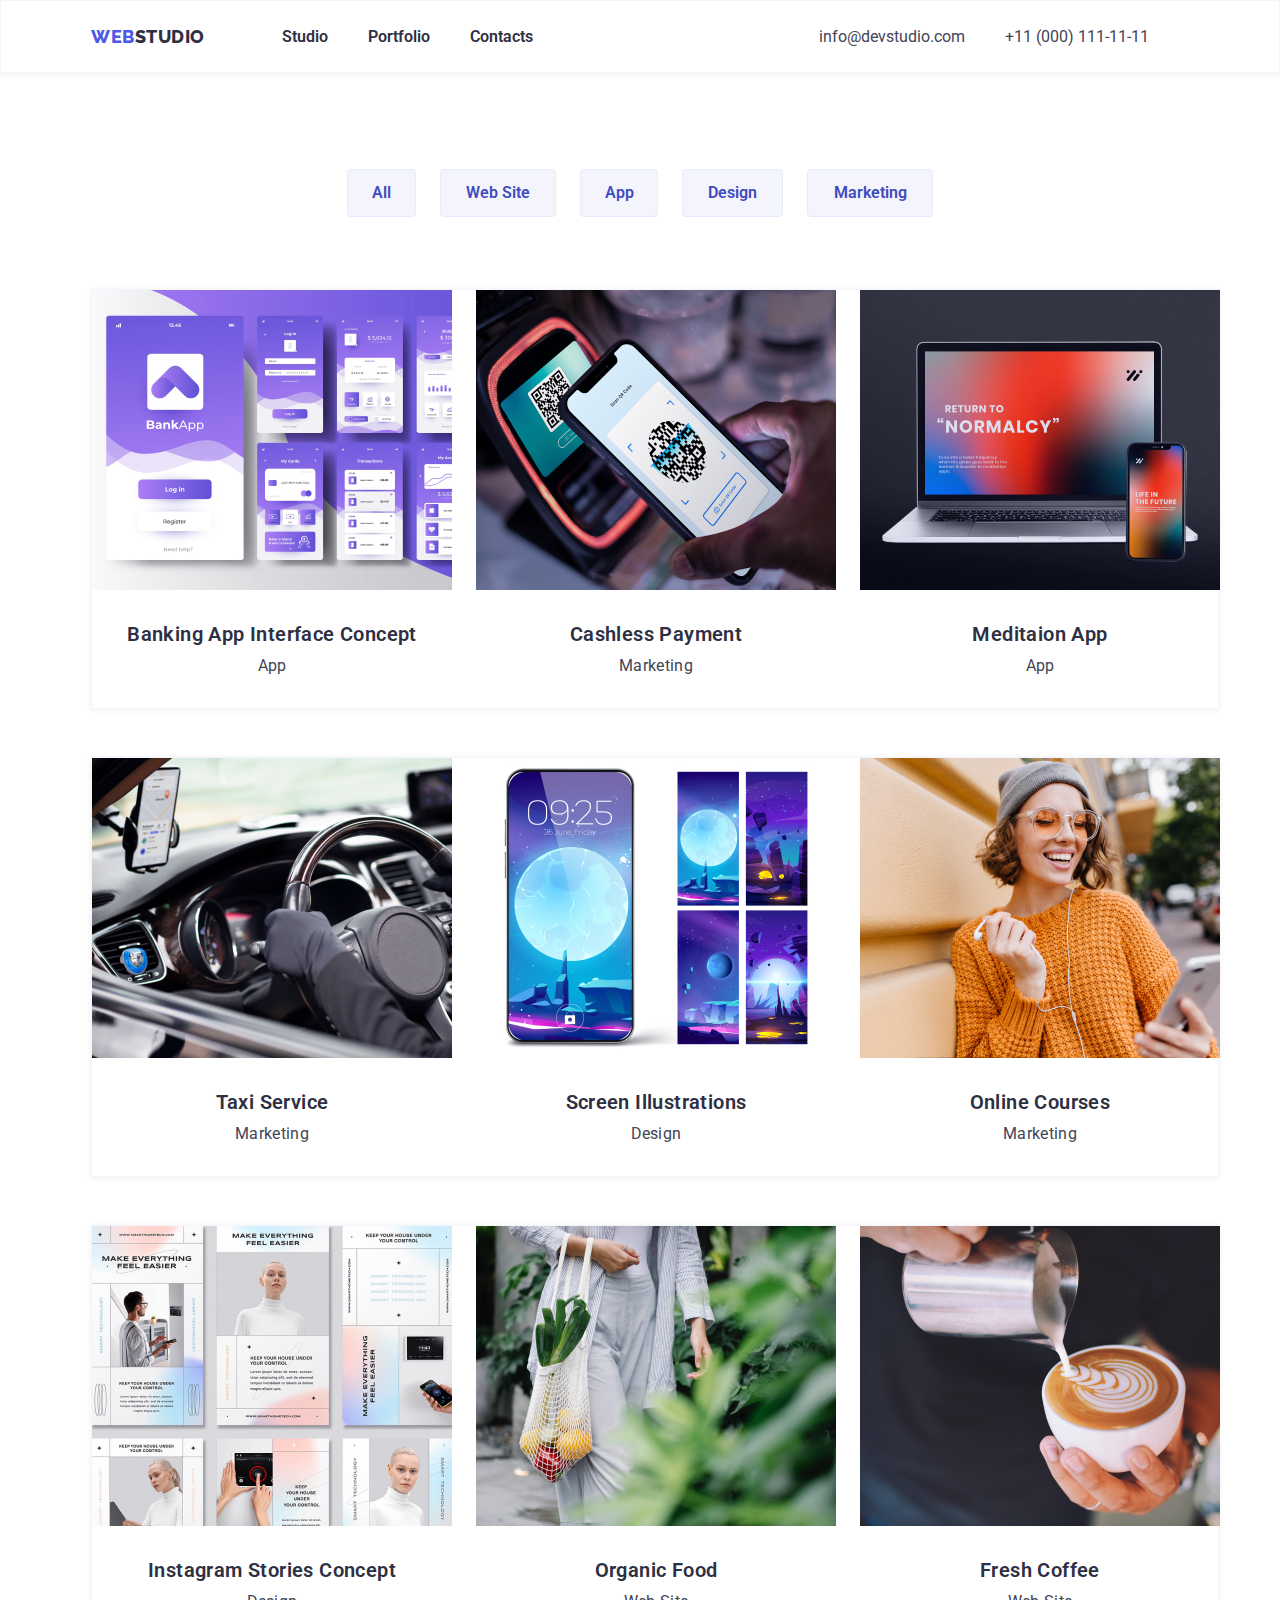
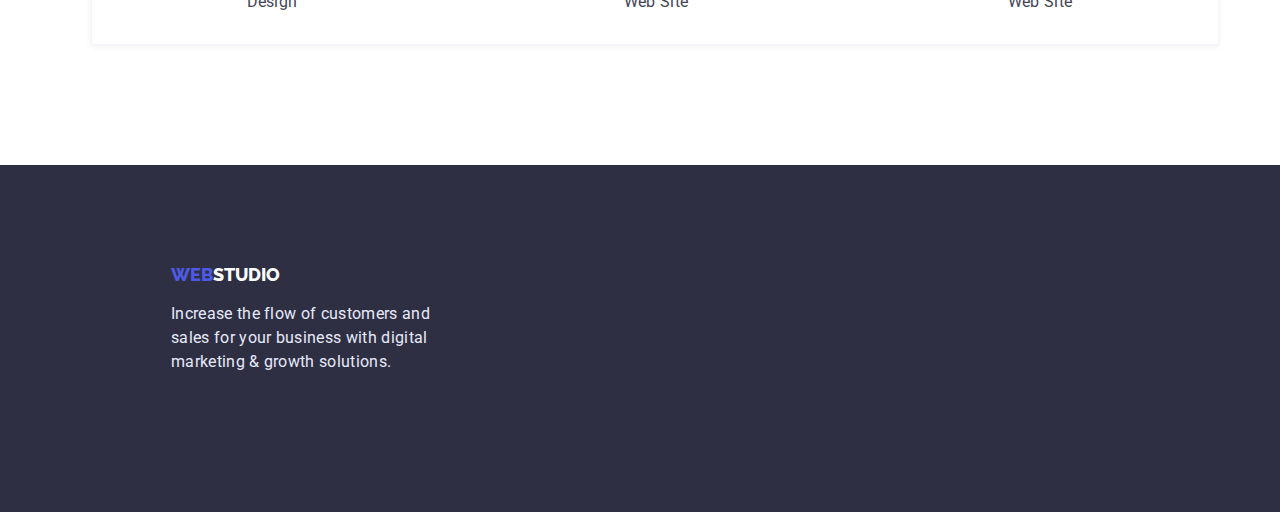
==== portfolio.html @ fd4b25b9 "+" ====
<!DOCTYPE html>
<html lang="en">
<head>
    <meta charset="UTF-8">
    <meta http-equiv="X-UA-Compatible" content="IE=edge">
    <meta name="viewport" content="width=device-width, initial-scale=1.0">
    <title>Portfolio</title>
    <link rel="preconnect" href="https://fonts.googleapis.com">
    <link rel="preconnect" href="https://fonts.gstatic.com" crossorigin>
    <link href="https://fonts.googleapis.com/css2?family=Raleway:wght@700&family=Roboto:wght@400;500;700;900&display=swap" rel="stylesheet">
    <link rel="stylesheet" href="./css/styles.css">
    <link rel="stylesheet" href="https://cdnjs.cloudflare.com/ajax/libs/modern-normalize/1.1.0/modern-normalize.min.css">
    <link>
</head>
<body>
<header class="portfolio-header">
      <div class="header-container container">
      <a class="header-logo" href="./index.html"><span class="web">web</span>studio</a>
      <nav class="page-nav">
        <ul class="header-list">
          <li><a class="header-link" href="./index.html">Studio</a></li>
          <li><a class="header-link" href="./portfolio.html">Portfolio</a></li>
          <li><a class="header-link" href="#">Contacts</a></li>
        </ul>
      </nav>
      <ul class="header-contacts">
        <li>
          <a class="header-contact" href="mailto:info@devstudio.com">info@devstudio.com</a>
        </li>
        <li>
          <a class="header-contact" href="tel:+11(000)111-11-11">+11 (000) 111-11-11</a>
        </li>
      </ul>
      </div>
    </header>
      <main>
        <section class="menu-upper">
          <div class="menu-upper-container container">
        <ul class="btm-portfolio">
          <li><button class="btm-all" type="button">All</button></li>
            <li><button class="btm-web-site" type="button">Web Site</button></li>
            <li><button class="btm-app" type="button">App</button></li>
            <li><button class="btm-design" type="button">Design</button></li>
            <li><button class="btm-marketing" type="button">Marketing</button></li>
          </ul>
            <ul class="menu-portfolio-list">
            <li><img 
              width="360" 
              height="300" 
              src="images/banking_app.jpg" 
              alt="banking_app" />
            <h3 class="menu-list">Banking App Interface Concept</h3>
            <p class="menu-text-list">App</p></li>
            <li><img 
                width="360" 
                height="300" 
                src="images/cashless.jpg" 
                alt="cashless" />
            <h3 class="menu-list">Cashless Payment</h3>
            <p class="menu-text-list">Marketing</p></li>
            <li><img 
              width="360" 
              height="300" 
              src="images/meditation.jpg" 
              alt="meditation" />
                <h3 class="menu-list">Meditaion App</h3>
                <p class="menu-text-list">App</p></li> </ul>
        <ul class="menu-portfolio-list-2">
            <li><img 
              width="360" 
              height="300" 
              src="images/taxi.jpg" 
              alt="taxi" />
                <h3 class="menu-list">Taxi Service</h3>
                <p class="menu-text-list">Marketing</p></li>
            <li><img 
              width="360" 
              height="300" 
              src="images/screen.jpg" 
              alt="screen" />
                <h3 class="menu-list">Screen Illustrations</h3>
                <p class="menu-text-list">Design</p></li>
            <li><img 
              width="360" 
              height="300" 
              src="images/online.jpg" 
              alt="online" />
                <h3 class="menu-list">Online Courses</h3>
                <p class="menu-text-list">Marketing</p></li>
              </ul>
              <ul class="menu-portfolio-list-3">
              <li><img 
              width="360" 
              height="300" 
              src="images/instagram.jpg" 
              alt="instagram" />
                <h3 class="menu-list">Instagram Stories Concept</h3>
                <p class="menu-text-list">Design</p></li>
                <li><img 
                width="360" 
                height="300" 
                src="images/organic.jpg" 
                alt="organic" />
                <h3 class="menu-list">Organic Food</h3>
                <p class="menu-text-list">Web Site</p></li>  
            <li><img 
              width="360" 
              height="300" 
              src="images/coffe.jpg" 
              alt="coffee" />
                <h3 class="menu-list">Fresh Coffee</h3>
                <p class="menu-text-list">Web Site</p></li>
                </div>
              </ul>
       </section>
      </main>
<footer class="footer">
      <div class="footer-container container">
      <a class="footer-logo" href="./index.html"
        ><span class="web">Web</span>Studio</a>
      <p class="footer-title">
        Increase the flow of customers and sales for your business with digital
        marketing & growth solutions.
      </p>
      </div>
    </footer>
</body>
</html>
---- css/styles.css ----
/*--text-color: #434455*/
/*--title-color: #2E2F42*/
/*--primary-band: #4D5AE5*/
/*--footer color: #E7E9FC*/

:root {
  --text-color: #434455;
  --title-color: #2e2f42;
  --primary-band: #4d5ae5;
  --footer-color: #e7e9fc;
  --background-color: #e5e5e5;
  --button-hover-color: #404bbf;
  --background-team-color: #f4f4fd;
}

h1,
h2, 
h3, 
h4, 
p {
  margin-top: 0;
  margin-bottom: 0;
}

ul{
  margin-top: 0;
  margin-bottom: 0;
  padding-left: 0;
  padding-right: 0;
}

img{
  display: block;
}

.body {
  font-family: "Roboto", "Raleway" sans-serif;
  line-height: 1.5;
  letter-spacing: 0.02em;
  color: var(--background-color);
}

/*Container*/

.container{
width: 1128px;
margin-left: auto;
margin-right: auto;
padding-left: 15px;
padding-right: 15px;
}

.header-container{
  display: flex;
  align-items: center;
}

.hero-container{
text-align: center;
}

.main-container{
display: flex;
align-items: center;
}

/*Header*/

.header{
padding-top: 24px;
padding-bottom: 24px;

}

.header-list {
  list-style: none;
  display: flex;
}

.page-nav{
  display: flex;
  align-items: center;
}

.btm {
  font-family: "Roboto", sans-serif;
  font-weight: 600;
  font-size: 16px;
  line-height: 1.18;
  letter-spacing: 0.04em;
  color: #ffffff;
  background-color: var(--primary-band);
  border-radius: 4px;
  border: 1px var(--primary-band);
  cursor: pointer;
  width: 170px;
  height: 51px;
  left: 635px;
  top: 432px;
  box-shadow: 0px 4px 4px rgba(0, 0, 0, 0.15);
  margin-top: 16px;
  margin-right: 32px;
  margin-bottom: 16px;
  margin-left: 32px;
  
}

.btm:hover,
.btm:focus {
  background-color: var(--button-hover-color);
}

.header-logo {
  font-family: "Raleway";
  font-weight: 800;
  font-size: 18px;
  line-height: 1.3;
  color: var(--title-color);
  letter-spacing: 0.03em;
  text-decoration: none;
  text-transform: uppercase;
  margin-right: 77px;

}

.header-link {
  font-weight: 600;
  font-size: 16px;
  line-height: 1.2;
  color: var(--title-color);
  font-family: "Roboto";
  text-decoration: none;
  margin-right: 40px;
  }


.header-link:hover,
.header-link:focus {
  color: var(--primary-band);
}

.header-contacts {
  list-style: none;
  display: flex;
  margin-left: auto;
}

.header-contact {
  font-family: "Roboto";
  font-weight: 400;
  font-size: 16px;
  line-height: 1.2;
  color: var(--text-color);
  text-decoration: none;
  margin-right: 40px;
  }

.header-contact:hover,
.header-contact:focus {
  color: var(--primary-band);
}

.hero {
  text-align: center;
  background-color: var(--title-color);
}

.hero-text-top {
  font-family: "Roboto";
  font-weight: 600;
  font-size: 56px;
  line-height: 1;
  color: white;
  text-align: center;
  max-width: 492px;
  padding-top: 192px;
  margin: 0 auto;
  margin-bottom: 48px;
  
  }

/*Main*/

.main-title-list {
  font-family: "Roboto";
  font-weight: 600;
  font-size: 20px;
  line-height: 1.2;
  color: var(--title-color);
  margin-bottom: 8px;
  
}

.main-list {
  font-family: "Roboto";
  font-weight: 400;
  font-size: 16px;
  line-height: 1.5;
  letter-spacing: 0.02em;
  color: var(--text-color);
  width: 264px;
  height: 72px;
}

.main-title {
  list-style: none;
  display: flex;
  gap: 24px;

}

.main-section{
padding-top: 120px;
padding-left: 156px;
padding-bottom: 120px;
padding-right: 156px;
}

/*Doing*/

.doing-list-item {
  list-style: none;
}

.doing-list{
  display: flex;
  gap: 24px;
}

.doing-title {
  font-family: "Roboto";
  font-weight: 600;
  font-size: 36px;
  line-height: 1.1;
  color: var(--title-color);
  text-align: center;
  letter-spacing: 0.02em;
  text-transform: capitalize;
  margin-bottom: 72px;
  
}

/*Team*/

.team {
  background-color: #f4f4fd;

}

.team-work {
  font-family: "Roboto";
  font-weight: 600;
  font-size: 36px;
  line-height: 1.1;
  color: var(--title-color);
  text-align: center;
  letter-spacing: 0.02em;
  text-transform: capitalize;
  margin-bottom: 72px;
}

.team-name {
  font-family: "Roboto";
  font-weight: 600;
  font-size: 20px;
  line-height: 1.2;
  letter-spacing: 0.02em;
  color: var(--title-color);
  text-align: center;
  margin-top: 32px;
  margin-right: 16px;
  margin-left: 16px;  
}

.team-list {
  font-family: "Roboto";
  font-weight: 400;
  font-size: 16px;
  line-height: 24px;
  letter-spacing: 0.02em;
  color: var(--text-color);
  text-align: center;
  margin-top: 8px;
  margin-right: 16px;
  margin-bottom: 32px;
  margin-left: 16px;
 }

.team-card {
  list-style: none;
  display: flex;
  border-radius: 0px 0px 4px 4px;
  gap: 24px;
}

.team-background {
  background-color: #ffffff;
}

/*Portfolio-Header*/
.portfolio-header {
  padding-top: 24px;
  padding-bottom: 24px;
border: 0.5px solid #F4F4FD;
  box-shadow: 0px 1px 6px rgba(46, 47, 66, 0.08);
}

/*Portfolio-Button*/
.btm-portfolio {
  list-style: none;
  display: flex;
  gap: 24px;
  margin-top: 96px;
  margin-right: 0px;
  margin-bottom: 72px;
  margin-left: 0px;
  justify-content: center;
}


.btm-all {
  font-family: "Roboto";
  font-weight: 600;
  font-size: 16px;
  line-height: 1.5;
  color: var(--button-hover-color);
  background-color: var(--background-team-color);
  border-radius: 4px;
  cursor: pointer;
  width: 69px;
  height: 48px;
  border: 1px solid #e7e9fc;
  
}
.btm-all:hover,
.btm-all:focus {
  color: #ffffff;
  background-color: var(--primary-band);
}

.btm-web-site {
  font-family: "Roboto";
  font-weight: 600;
  font-size: 16px;
  line-height: 1.5;
  width: 116px;
  height: 48px;
  cursor: pointer;
  color: var(--button-hover-color);
  background-color: var(--background-team-color);
  border-radius: 4px;
  border: 1px solid #e7e9fc;
}

.btm-web-site:hover,
.btm-web-site:focus {
  color: #ffffff;
  background-color: var(--primary-band);
}

.btm-app {
  font-family: "Roboto";
  font-weight: 600;
  font-size: 16px;
  line-height: 1.5;
  width: 78px;
  height: 48px;
  cursor: pointer;
  color: var(--button-hover-color);
  background-color: var(--background-team-color);
  border-radius: 4px;
  border: 1px solid #e7e9fc;
}

.btm-app:hover,
.btm-app:focus {
  color: #ffffff;
  background-color: var(--primary-band);
}

.btm-design {
  font-family: "Roboto";
  font-weight: 600;
  font-size: 16px;
  line-height: 1.5;
  cursor: pointer;
  color: var(--button-hover-color);
  background-color: var(--background-team-color);
  width: 101px;
  height: 48px;
  border-radius: 4px;
  border: 1px solid #e7e9fc;
}

.btm-design:hover,
.btm-design:focus {
  color: #ffffff;
  background-color: var(--primary-band);
}

.btm-marketing {
  font-family: "Roboto";
  font-weight: 600;
  font-size: 16px;
  line-height: 1.5;
  cursor: pointer;
  color: var(--button-hover-color);
  background-color: var(--background-team-color);
  width: 126px;
  height: 48px;
  border-radius: 4px;
  border: 1px solid #e7e9fc;
}

.btm-marketing:hover,
.btm-marketing:focus {
  color: #ffffff;
  background-color: var(--primary-band);
}

/*Menu*/
.menu-list {
  font-family: "Roboto";
  font-weight: 600;
  font-size: 20px;
  line-height: 1.2;
  letter-spacing: 0.02em;
  color: var(--title-color);
  margin-top: 32px;
  text-align: center;
 
}

.menu-text-list {
  font-family: "Roboto";
  font-weight: 400;
  font-size: 16px;
  line-height: 24px;
  letter-spacing: 0.02em;
  color: var(--text-color);
  text-align: center;
  margin-top: 8px;
}

.menu-portfolio-list {
  list-style: none;
  display: flex;
  gap:24px;
  margin-bottom: 48px;
  width: 1128px;
    height: 420px;
    left: 156px;
    top: 288px;
    border-top: none;
    border: 0.5px solid #F4F4FD;
      box-shadow: 0px 1px 6px rgba(46, 47, 66, 0.08);
    }

  .menu-portfolio-list-2{
    list-style: none;
    display: flex;
    gap: 24px;
    margin-bottom: 48px;
    width: 1128px;
      height: 420px;
      left: 156px;
      top: 756px;
      border: 0.5px solid #F4F4FD;
        box-shadow: 0px 1px 6px rgba(46, 47, 66, 0.08);
  }

  .menu-portfolio-list-3{
list-style: none;
  display: flex;
  gap: 24px;
  margin-bottom: 120px;
  width: 1128px;
    height: 420px;
    left: 156px;
    top: 1224px;
    border: 0.5px solid #F4F4FD;
    box-shadow: 0px 1px 6px rgba(46, 47, 66, 0.08);
}

.section{
  padding-top: 120px;
  padding-bottom: 120px;

}

/*Footer*/

.footer-logo {
  text-decoration: none;
  font-family: "Raleway", sans-serif;
  font-size: 18px;
  font-weight: 800;
  text-transform: uppercase;
  color: white;

  }

.web {
  color: var(--primary-band);
  
}

.footer-title {
  font-family: "Roboto";
  font-weight: 400;
  font-size: 16px;
  line-height: 1.5;
  letter-spacing: 0.02em;
  color: #e7e9fc;
  width: 264px;
  height: 110px;
  left: 156px;
  top: 2383px;
  margin-top: 16px;
}

.footer {
  padding-top: 100px;
  padding-right: 0 auto;
  padding-bottom: 100px;
  padding-left: 156px;
  background-color: var(--title-color);
  
}
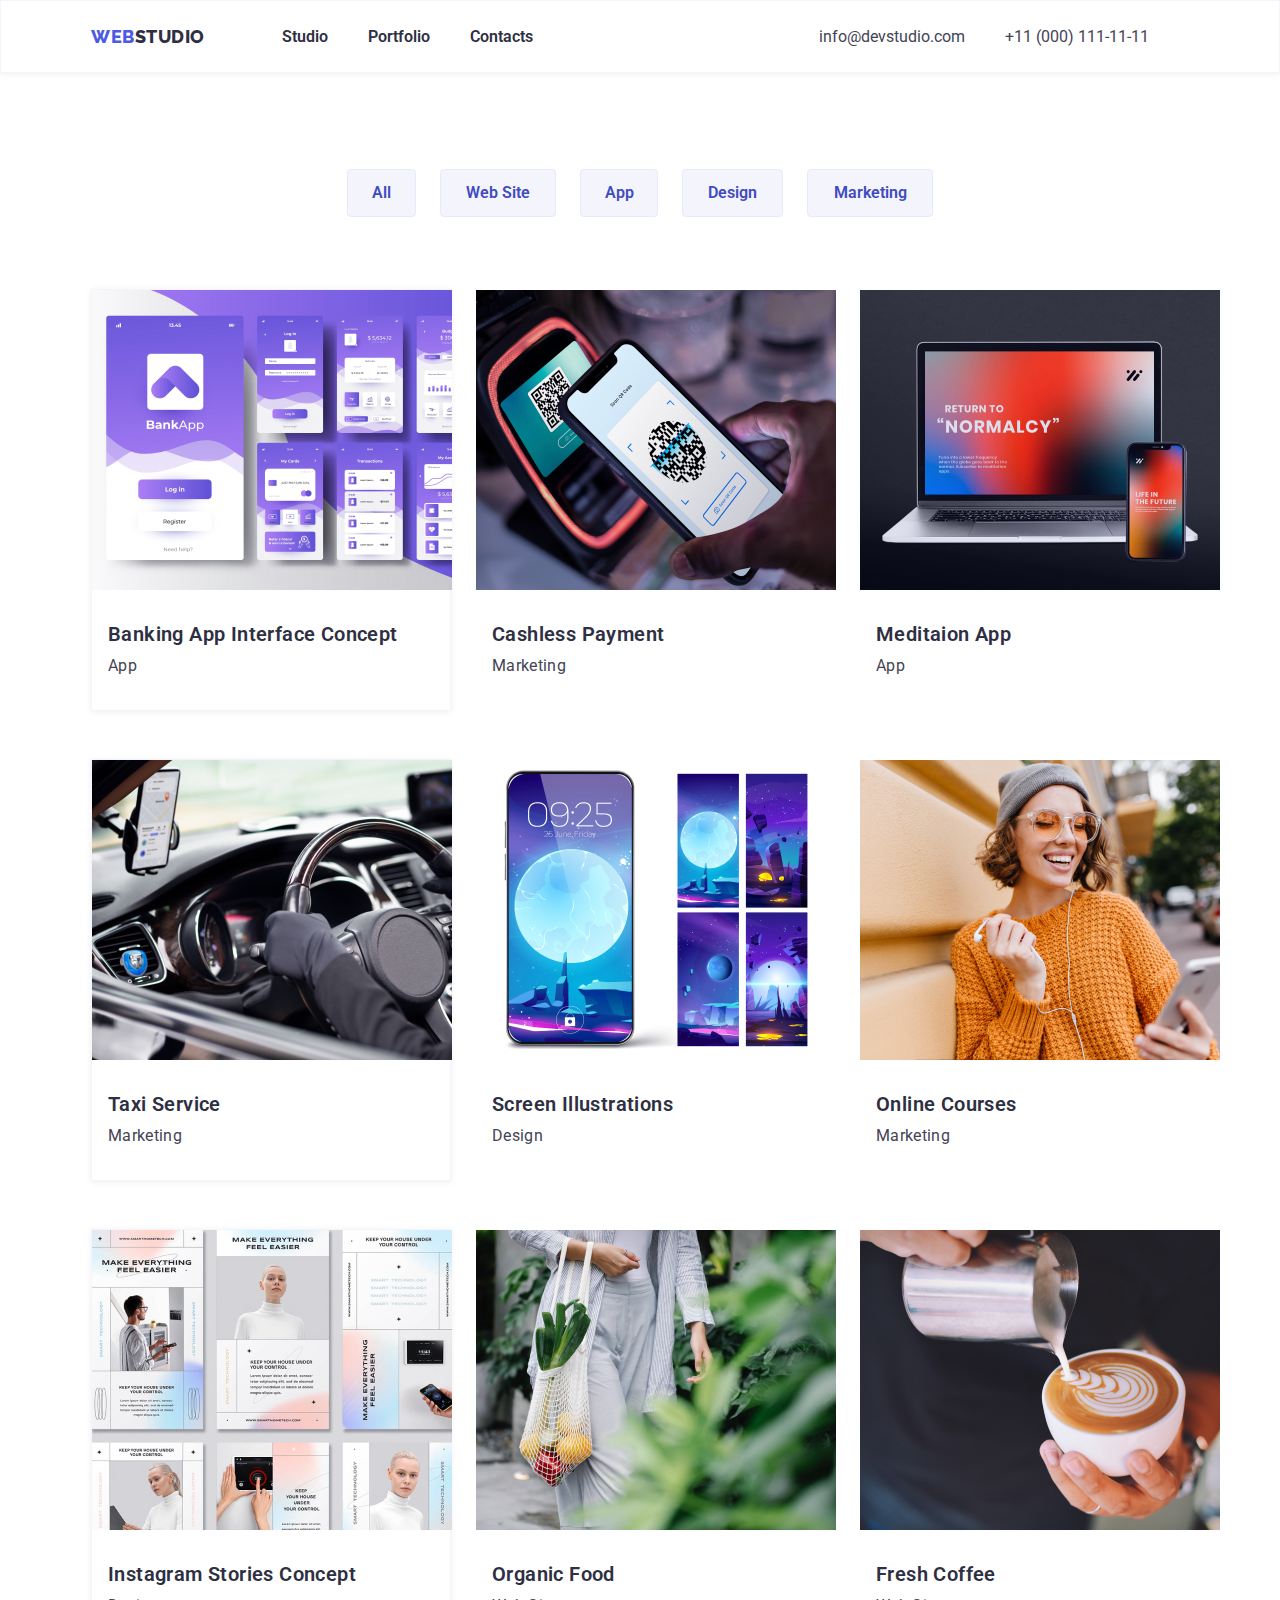
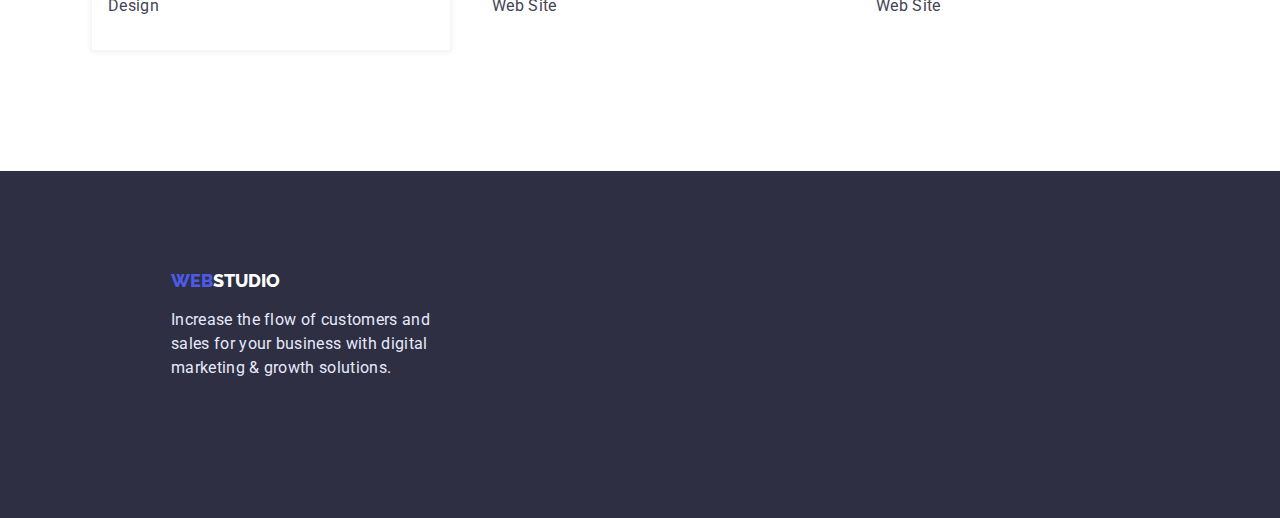
==== commit d6b6ac7b: "+" ====
--- a/portfolio.html
+++ b/portfolio.html
@@ -48,14 +48,14 @@
               width="360" 
               height="300" 
               src="images/banking_app.jpg" 
-              alt="banking_app" />
+              alt="banking_app"/>
             <h3 class="menu-list">Banking App Interface Concept</h3>
             <p class="menu-text-list">App</p></li>
             <li><img 
                 width="360" 
                 height="300" 
                 src="images/cashless.jpg" 
-                alt="cashless" />
+                alt="cashless"/>
             <h3 class="menu-list">Cashless Payment</h3>
             <p class="menu-text-list">Marketing</p></li>
             <li><img 
@@ -64,20 +64,21 @@
               src="images/meditation.jpg" 
               alt="meditation" />
                 <h3 class="menu-list">Meditaion App</h3>
-                <p class="menu-text-list">App</p></li> </ul>
+                <p class="menu-text-list">App</p></li>
+              </ul>
         <ul class="menu-portfolio-list-2">
             <li><img 
               width="360" 
               height="300" 
               src="images/taxi.jpg" 
-              alt="taxi" />
+              alt="taxi"/>
                 <h3 class="menu-list">Taxi Service</h3>
                 <p class="menu-text-list">Marketing</p></li>
             <li><img 
               width="360" 
               height="300" 
               src="images/screen.jpg" 
-              alt="screen" />
+              alt="screen"/>
                 <h3 class="menu-list">Screen Illustrations</h3>
                 <p class="menu-text-list">Design</p></li>
             <li><img 
@@ -110,8 +111,8 @@
               alt="coffee" />
                 <h3 class="menu-list">Fresh Coffee</h3>
                 <p class="menu-text-list">Web Site</p></li>
+               </ul>
                 </div>
-              </ul>
        </section>
       </main>
 <footer class="footer">
--- a/css/styles.css
+++ b/css/styles.css
@@ -427,8 +427,8 @@
   letter-spacing: 0.02em;
   color: var(--title-color);
   margin-top: 32px;
-  text-align: center;
- 
+  margin-left: 16px;
+  
 }
 
 .menu-text-list {
@@ -438,22 +438,19 @@
   line-height: 24px;
   letter-spacing: 0.02em;
   color: var(--text-color);
-  text-align: center;
   margin-top: 8px;
+  margin-left: 16px;
+  margin-bottom: 32px;
 }
 
 .menu-portfolio-list {
   list-style: none;
   display: flex;
-  gap:24px;
+  gap: 24px;
   margin-bottom: 48px;
-  width: 1128px;
-    height: 420px;
-    left: 156px;
-    top: 288px;
-    border-top: none;
-    border: 0.5px solid #F4F4FD;
-      box-shadow: 0px 1px 6px rgba(46, 47, 66, 0.08);
+  width: 360px;
+  border: 0.5px solid #F4F4FD;
+  box-shadow: 0px 1px 6px rgba(46, 47, 66, 0.08);
     }
 
   .menu-portfolio-list-2{
@@ -461,25 +458,20 @@
     display: flex;
     gap: 24px;
     margin-bottom: 48px;
-    width: 1128px;
-      height: 420px;
-      left: 156px;
-      top: 756px;
-      border: 0.5px solid #F4F4FD;
-        box-shadow: 0px 1px 6px rgba(46, 47, 66, 0.08);
+    margin-right: 24px;
+    width:360px;
+    border: 0.5px solid #F4F4FD;
+    box-shadow: 0px 1px 6px rgba(46, 47, 66, 0.08);
   }
 
   .menu-portfolio-list-3{
-list-style: none;
+  list-style: none;
   display: flex;
   gap: 24px;
   margin-bottom: 120px;
-  width: 1128px;
-    height: 420px;
-    left: 156px;
-    top: 1224px;
-    border: 0.5px solid #F4F4FD;
-    box-shadow: 0px 1px 6px rgba(46, 47, 66, 0.08);
+  width: 360px;
+  border: 0.5px solid #F4F4FD;;
+  box-shadow: 0px 1px 6px rgba(46, 47, 66, 0.08);
 }
 
 .section{
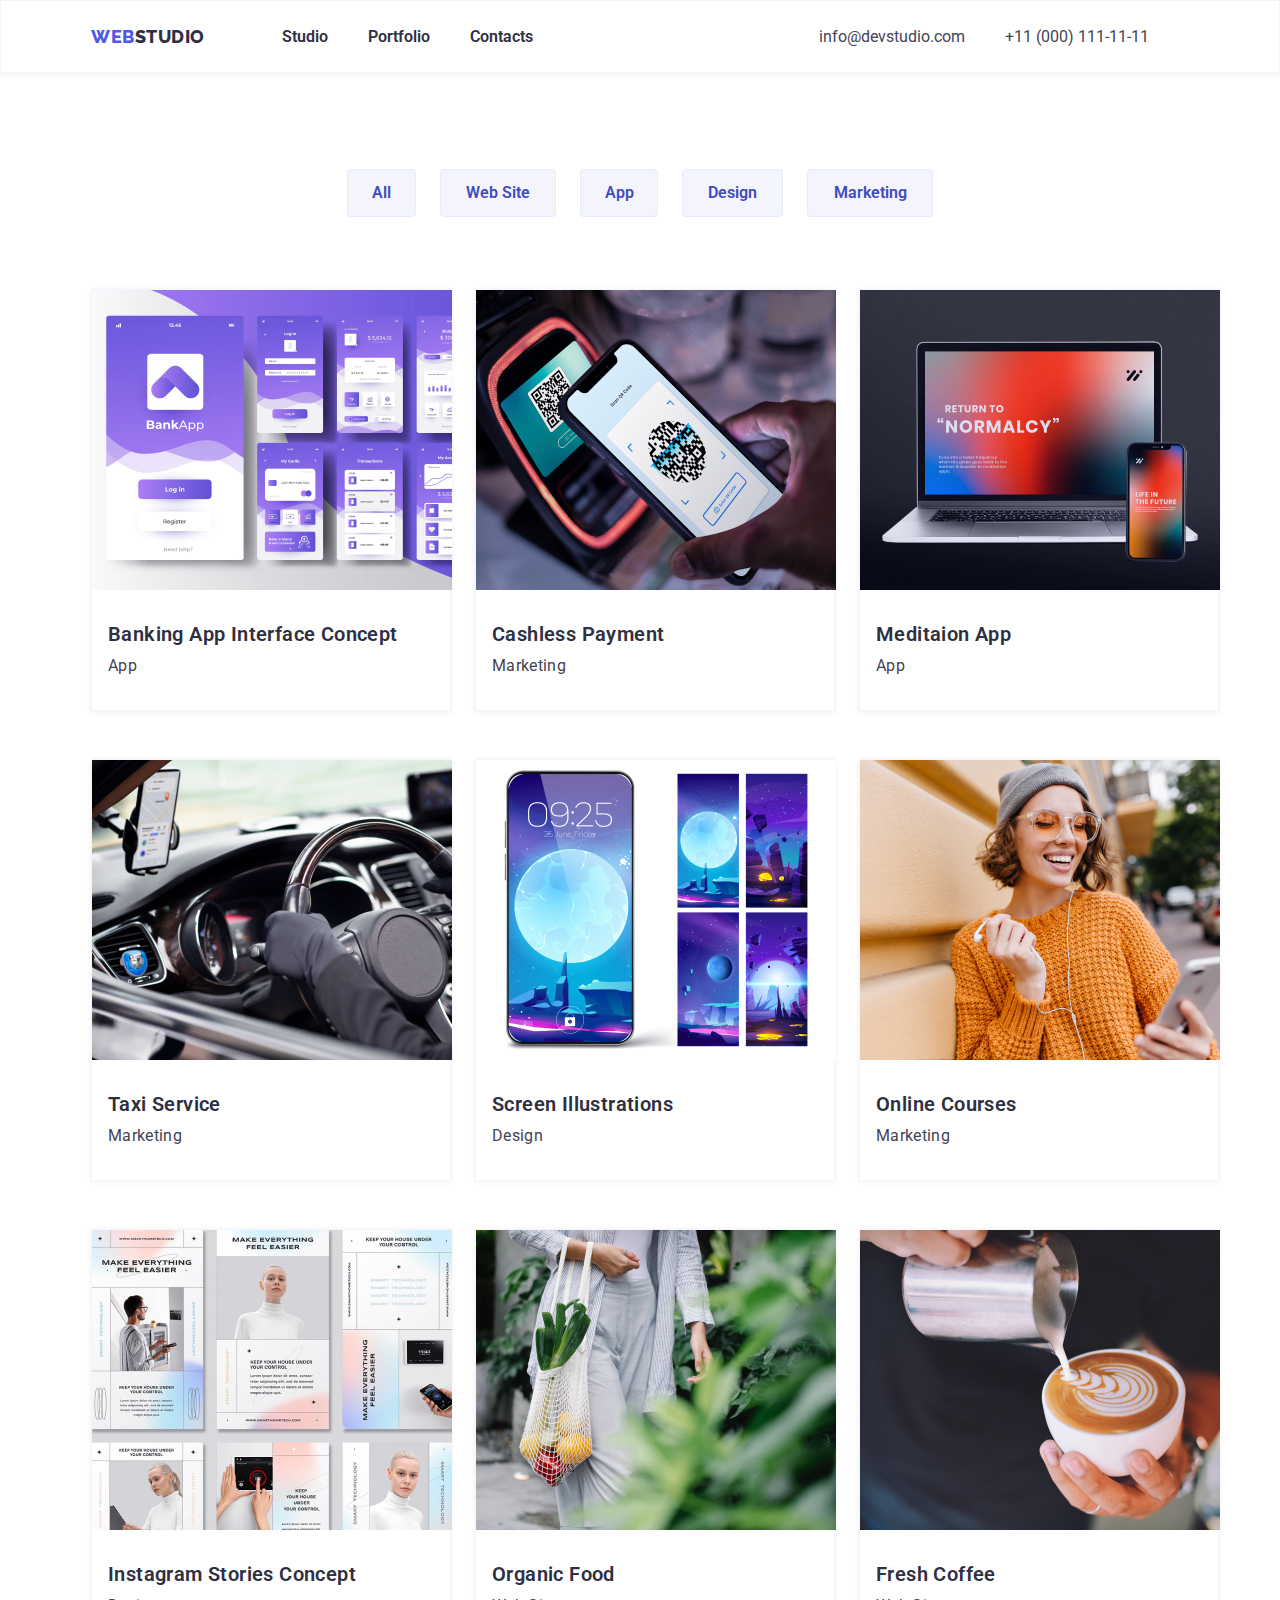
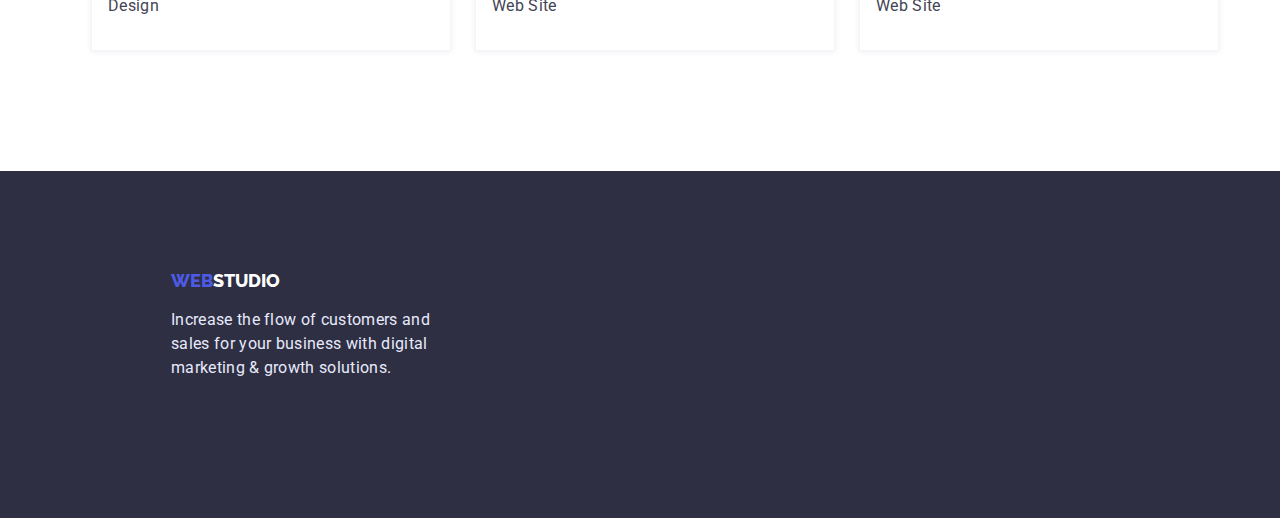
==== commit 2c7e5493: "li class="portfolio-card" )" ====
--- a/portfolio.html
+++ b/portfolio.html
@@ -44,21 +44,21 @@
             <li><button class="btm-marketing" type="button">Marketing</button></li>
           </ul>
             <ul class="menu-portfolio-list">
-            <li><img 
+            <li class="portfolio-card"><img 
               width="360" 
               height="300" 
               src="images/banking_app.jpg" 
               alt="banking_app"/>
             <h3 class="menu-list">Banking App Interface Concept</h3>
             <p class="menu-text-list">App</p></li>
-            <li><img 
+            <li class="portfolio-card"><img 
                 width="360" 
                 height="300" 
                 src="images/cashless.jpg" 
                 alt="cashless"/>
             <h3 class="menu-list">Cashless Payment</h3>
             <p class="menu-text-list">Marketing</p></li>
-            <li><img 
+            <li class="portfolio-card"><img 
               width="360" 
               height="300" 
               src="images/meditation.jpg" 
@@ -67,21 +67,21 @@
                 <p class="menu-text-list">App</p></li>
               </ul>
         <ul class="menu-portfolio-list-2">
-            <li><img 
+            <li class="portfolio-card"><img 
               width="360" 
               height="300" 
               src="images/taxi.jpg" 
               alt="taxi"/>
                 <h3 class="menu-list">Taxi Service</h3>
                 <p class="menu-text-list">Marketing</p></li>
-            <li><img 
+            <li class="portfolio-card"><img 
               width="360" 
               height="300" 
               src="images/screen.jpg" 
               alt="screen"/>
                 <h3 class="menu-list">Screen Illustrations</h3>
                 <p class="menu-text-list">Design</p></li>
-            <li><img 
+            <li class="portfolio-card"><img 
               width="360" 
               height="300" 
               src="images/online.jpg" 
@@ -90,21 +90,21 @@
                 <p class="menu-text-list">Marketing</p></li>
               </ul>
               <ul class="menu-portfolio-list-3">
-              <li><img 
+              <li class="portfolio-card"><img 
               width="360" 
               height="300" 
               src="images/instagram.jpg" 
               alt="instagram" />
                 <h3 class="menu-list">Instagram Stories Concept</h3>
                 <p class="menu-text-list">Design</p></li>
-                <li><img 
+                <li class="portfolio-card"><img 
                 width="360" 
                 height="300" 
                 src="images/organic.jpg" 
                 alt="organic" />
                 <h3 class="menu-list">Organic Food</h3>
                 <p class="menu-text-list">Web Site</p></li>  
-            <li><img 
+            <li class="portfolio-card"><img 
               width="360" 
               height="300" 
               src="images/coffe.jpg" 
--- a/css/styles.css
+++ b/css/styles.css
@@ -443,15 +443,17 @@
   margin-bottom: 32px;
 }
 
-.menu-portfolio-list {
-  list-style: none;
-  display: flex;
-  gap: 24px;
-  margin-bottom: 48px;
-  width: 360px;
+.portfolio-card{
+width: 360px;
   border: 0.5px solid #F4F4FD;
   box-shadow: 0px 1px 6px rgba(46, 47, 66, 0.08);
-    }
+}
+
+.menu-portfolio-list {
+  list-style: none;
+  display: flex;
+  gap: 24px;
+  margin-bottom: 48px;}
 
   .menu-portfolio-list-2{
     list-style: none;
@@ -459,9 +461,7 @@
     gap: 24px;
     margin-bottom: 48px;
     margin-right: 24px;
-    width:360px;
-    border: 0.5px solid #F4F4FD;
-    box-shadow: 0px 1px 6px rgba(46, 47, 66, 0.08);
+    
   }
 
   .menu-portfolio-list-3{
@@ -469,9 +469,6 @@
   display: flex;
   gap: 24px;
   margin-bottom: 120px;
-  width: 360px;
-  border: 0.5px solid #F4F4FD;;
-  box-shadow: 0px 1px 6px rgba(46, 47, 66, 0.08);
 }
 
 .section{
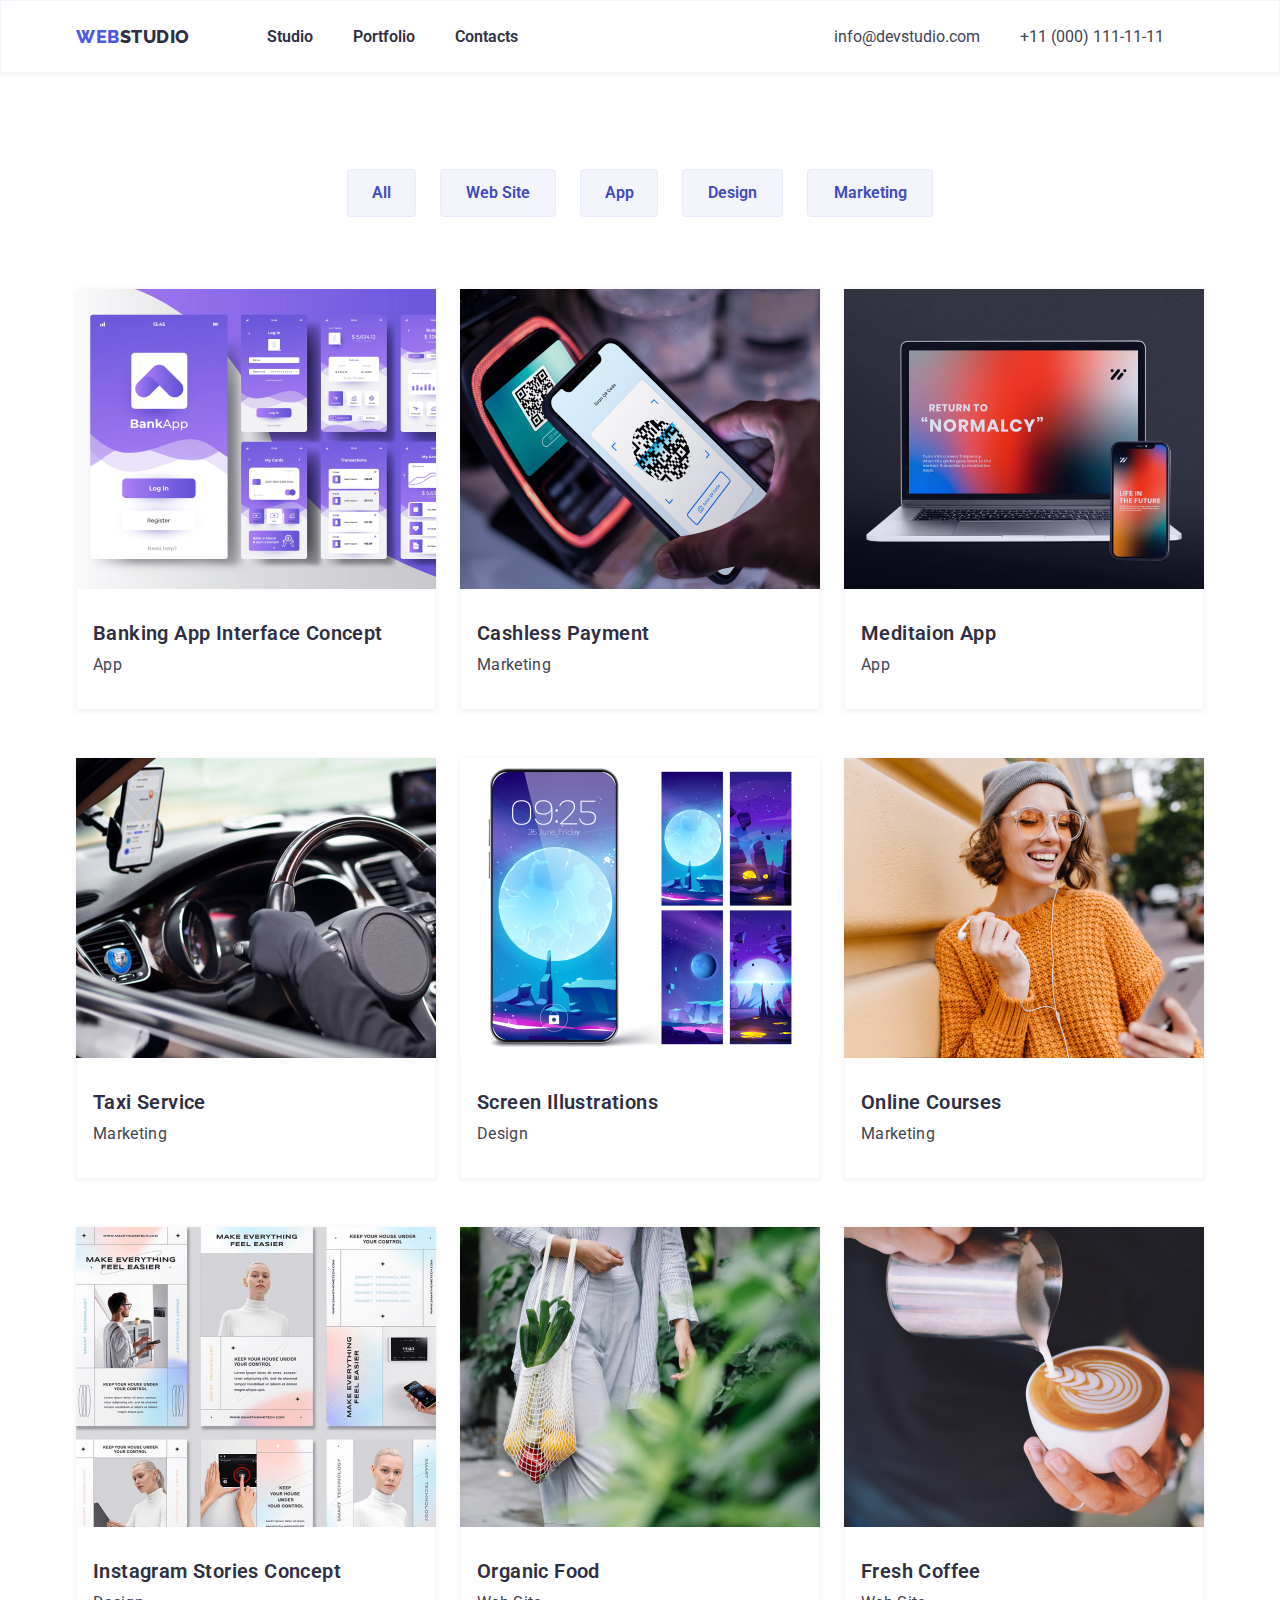
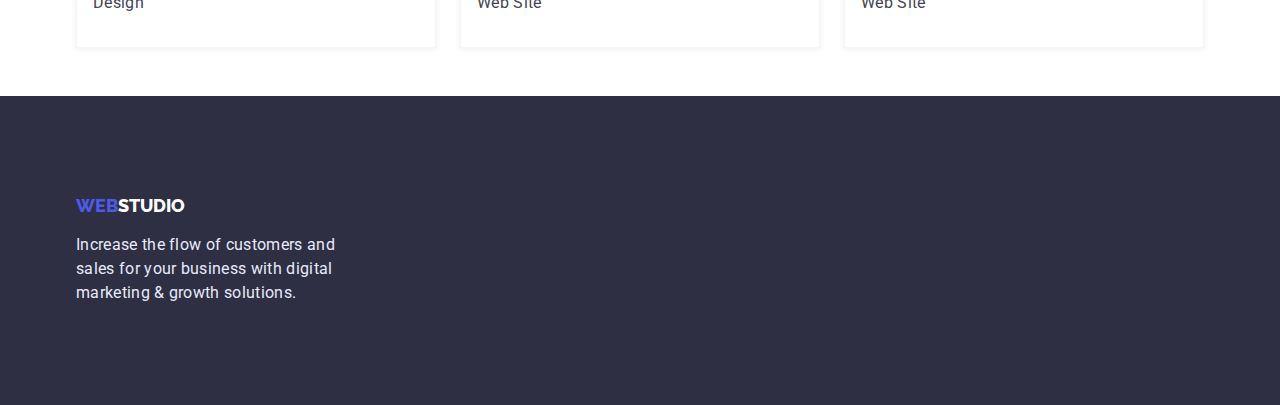
==== commit cb49dffc: "доопрацювання дз" ====
--- a/portfolio.html
+++ b/portfolio.html
@@ -1,129 +1,172 @@
 <!DOCTYPE html>
 <html lang="en">
-<head>
-    <meta charset="UTF-8">
-    <meta http-equiv="X-UA-Compatible" content="IE=edge">
-    <meta name="viewport" content="width=device-width, initial-scale=1.0">
+  <head>
+    <meta charset="UTF-8" />
+    <meta http-equiv="X-UA-Compatible" content="IE=edge" />
+    <meta name="viewport" content="width=device-width, initial-scale=1.0" />
     <title>Portfolio</title>
-    <link rel="preconnect" href="https://fonts.googleapis.com">
-    <link rel="preconnect" href="https://fonts.gstatic.com" crossorigin>
-    <link href="https://fonts.googleapis.com/css2?family=Raleway:wght@700&family=Roboto:wght@400;500;700;900&display=swap" rel="stylesheet">
-    <link rel="stylesheet" href="./css/styles.css">
-    <link rel="stylesheet" href="https://cdnjs.cloudflare.com/ajax/libs/modern-normalize/1.1.0/modern-normalize.min.css">
-    <link>
-</head>
-<body>
-<header class="portfolio-header">
+     <link
+      rel="stylesheet"
+      href="https://cdnjs.cloudflare.com/ajax/libs/modern-normalize/1.1.0/modern-normalize.min.css"
+    />
+    <link rel="preconnect" href="https://fonts.googleapis.com" />
+    <link rel="preconnect" href="https://fonts.gstatic.com" crossorigin />
+    <link
+      href="https://fonts.googleapis.com/css2?family=Raleway:wght@700&family=Roboto:wght@400;500;700;900&display=swap"
+      rel="stylesheet"
+    />
+    <link rel="stylesheet" href="./css/styles.css" />
+    
+  </head>
+  <body>
+    <header class="portfolio-header">
       <div class="header-container container">
-      <a class="header-logo" href="./index.html"><span class="web">web</span>studio</a>
-      <nav class="page-nav">
-        <ul class="header-list">
-          <li><a class="header-link" href="./index.html">Studio</a></li>
-          <li><a class="header-link" href="./portfolio.html">Portfolio</a></li>
-          <li><a class="header-link" href="#">Contacts</a></li>
+        <a class="header-logo" href="./index.html"
+          ><span class="web">web</span>studio</a
+        >
+        <nav class="page-nav">
+          <ul class="header-list">
+            <li class="header-list-item"><a class="header-link" href="./index.html">Studio</a></li>
+            <li class="header-list-item">
+              <a class="header-link" href="./portfolio.html">Portfolio</a>
+            </li>
+            <li class="header-list-item"><a class="header-link" href="#">Contacts</a></li>
+          </ul>
+        </nav>
+        <ul class="header-contacts">
+          <li class="header-list-item">
+            <a class="header-contact" href="mailto:info@devstudio.com"
+              >info@devstudio.com</a>
+          </li>
+          <li class="header-list-item">
+            <a class="header-contact" href="tel:+11(000)111-11-11"
+              >+11 (000) 111-11-11</a>
+          </li>
         </ul>
-      </nav>
-      <ul class="header-contacts">
-        <li>
-          <a class="header-contact" href="mailto:info@devstudio.com">info@devstudio.com</a>
-        </li>
-        <li>
-          <a class="header-contact" href="tel:+11(000)111-11-11">+11 (000) 111-11-11</a>
-        </li>
-      </ul>
       </div>
     </header>
-      <main>
-        <section class="menu-upper">
-          <div class="menu-upper-container container">
-        <ul class="btm-portfolio">
-          <li><button class="btm-all" type="button">All</button></li>
-            <li><button class="btm-web-site" type="button">Web Site</button></li>
+    <main>
+      <section class="menu-upper">
+        <div class="menu-upper-container container">
+          <ul class="btm-portfolio">
+            <li><button class="btm-all" type="button">All</button></li>
+            <li>
+              <button class="btm-web-site" type="button">Web Site</button>
+            </li>
             <li><button class="btm-app" type="button">App</button></li>
             <li><button class="btm-design" type="button">Design</button></li>
-            <li><button class="btm-marketing" type="button">Marketing</button></li>
+            <li>
+              <button class="btm-marketing" type="button">Marketing</button>
+            </li>
           </ul>
-            <ul class="menu-portfolio-list">
-            <li class="portfolio-card"><img 
-              width="360" 
-              height="300" 
-              src="images/banking_app.jpg" 
-              alt="banking_app"/>
-            <h3 class="menu-list">Banking App Interface Concept</h3>
-            <p class="menu-text-list">App</p></li>
-            <li class="portfolio-card"><img 
-                width="360" 
-                height="300" 
-                src="images/cashless.jpg" 
-                alt="cashless"/>
-            <h3 class="menu-list">Cashless Payment</h3>
-            <p class="menu-text-list">Marketing</p></li>
-            <li class="portfolio-card"><img 
-              width="360" 
-              height="300" 
-              src="images/meditation.jpg" 
-              alt="meditation" />
-                <h3 class="menu-list">Meditaion App</h3>
-                <p class="menu-text-list">App</p></li>
-              </ul>
-        <ul class="menu-portfolio-list-2">
-            <li class="portfolio-card"><img 
-              width="360" 
-              height="300" 
-              src="images/taxi.jpg" 
-              alt="taxi"/>
-                <h3 class="menu-list">Taxi Service</h3>
-                <p class="menu-text-list">Marketing</p></li>
-            <li class="portfolio-card"><img 
-              width="360" 
-              height="300" 
-              src="images/screen.jpg" 
-              alt="screen"/>
-                <h3 class="menu-list">Screen Illustrations</h3>
-                <p class="menu-text-list">Design</p></li>
-            <li class="portfolio-card"><img 
-              width="360" 
-              height="300" 
-              src="images/online.jpg" 
-              alt="online" />
-                <h3 class="menu-list">Online Courses</h3>
-                <p class="menu-text-list">Marketing</p></li>
-              </ul>
-              <ul class="menu-portfolio-list-3">
-              <li class="portfolio-card"><img 
-              width="360" 
-              height="300" 
-              src="images/instagram.jpg" 
-              alt="instagram" />
-                <h3 class="menu-list">Instagram Stories Concept</h3>
-                <p class="menu-text-list">Design</p></li>
-                <li class="portfolio-card"><img 
-                width="360" 
-                height="300" 
-                src="images/organic.jpg" 
-                alt="organic" />
-                <h3 class="menu-list">Organic Food</h3>
-                <p class="menu-text-list">Web Site</p></li>  
-            <li class="portfolio-card"><img 
-              width="360" 
-              height="300" 
-              src="images/coffe.jpg" 
-              alt="coffee" />
-                <h3 class="menu-list">Fresh Coffee</h3>
-                <p class="menu-text-list">Web Site</p></li>
-               </ul>
-                </div>
-       </section>
-      </main>
-<footer class="footer">
+          <ul class="menu-portfolio-list">
+            <li class="portfolio-card">
+              <img
+                width="360"
+                height="300"
+                src="images/banking_app.jpg"
+                alt="banking_app"
+              /><div class="portfolio-text">
+              <h3 class="menu-list">Banking App Interface Concept</h3>
+              <p class="menu-text-list">App</p></div>
+            </li>
+            <li class="portfolio-card">
+              <img
+                width="360"
+                height="300"
+                src="images/cashless.jpg"
+                alt="cashless"
+              /><div class="portfolio-text">
+              <h3 class="menu-list">Cashless Payment</h3>
+              <p class="menu-text-list">Marketing</p></div>
+            </li>
+            <li class="portfolio-card">
+              <img
+                width="360"
+                height="300"
+                src="images/meditation.jpg"
+                alt="meditation"
+              /><div class="portfolio-text">
+              <h3 class="menu-list">Meditaion App</h3>
+              <p class="menu-text-list">App</p>
+              </div>
+            </li>
+          </ul>
+          <ul class="menu-portfolio-list">
+            <li class="portfolio-card">
+              <img width="360" height="300" src="images/taxi.jpg" alt="taxi" />
+              <div class="portfolio-text">
+              <h3 class="menu-list">Taxi Service</h3>
+              <p class="menu-text-list">Marketing</p></div>
+            </li>
+            <li class="portfolio-card">
+              <img
+                width="360"
+                height="300"
+                src="images/screen.jpg"
+                alt="screen"
+              /><div class="portfolio-text">
+              <h3 class="menu-list">Screen Illustrations</h3>
+              <p class="menu-text-list">Design</p></div>
+            </li>
+            <li class="portfolio-card">
+              <img
+                width="360"
+                height="300"
+                src="images/online.jpg"
+                alt="online"
+              /><div class="portfolio-text">
+              <h3 class="menu-list">Online Courses</h3>
+              <p class="menu-text-list">Marketing</p></div>
+            </li>
+          </ul>
+          <ul class="menu-portfolio-list">
+            <li class="portfolio-card">
+              <img
+                width="360"
+                height="300"
+                src="images/instagram.jpg"
+                alt="instagram"
+              /><div class="portfolio-text">
+              <h3 class="menu-list">Instagram Stories Concept</h3>
+              <p class="menu-text-list">Design</p></div>
+            </li>
+            <li class="portfolio-card">
+              <img
+                width="360"
+                height="300"
+                src="images/organic.jpg"
+                alt="organic"
+              /><div class="portfolio-text">
+              <h3 class="menu-list">Organic Food</h3>
+              <p class="menu-text-list">Web Site</p>
+            </div>
+            </li>
+            <li class="portfolio-card">
+              <img
+                width="360"
+                height="300"
+                src="images/coffe.jpg"
+                alt="coffee"
+              /><div class="portfolio-text">
+              <h3 class="menu-list">Fresh Coffee</h3>
+              <p class="menu-text-list">Web Site</p>
+            </div>
+            </li>
+          </ul>
+        </div>
+      </section>
+    </main>
+    <footer class="footer">
       <div class="footer-container container">
-      <a class="footer-logo" href="./index.html"
-        ><span class="web">Web</span>Studio</a>
-      <p class="footer-title">
-        Increase the flow of customers and sales for your business with digital
-        marketing & growth solutions.
-      </p>
+        <a class="footer-logo" href="./index.html"
+          ><span class="web">Web</span>Studio</a
+        >
+        <p class="footer-title">
+          Increase the flow of customers and sales for your business with
+          digital marketing & growth solutions.
+        </p>
       </div>
     </footer>
-</body>
-</html>+  </body>
+</html>
--- a/css/styles.css
+++ b/css/styles.css
@@ -14,22 +14,22 @@
 }
 
 h1,
-h2, 
-h3, 
-h4, 
+h2,
+h3,
+h4,
 p {
   margin-top: 0;
   margin-bottom: 0;
 }
 
-ul{
+ul {
   margin-top: 0;
   margin-bottom: 0;
   padding-left: 0;
   padding-right: 0;
 }
 
-img{
+img {
   display: block;
 }
 
@@ -42,34 +42,33 @@
 
 /*Container*/
 
-.container{
-width: 1128px;
-margin-left: auto;
-margin-right: auto;
-padding-left: 15px;
-padding-right: 15px;
-}
-
-.header-container{
+.container {
+  width: 1158px;
+  margin-left: auto;
+  margin-right: auto;
+  padding-left: 15px;
+  padding-right: 15px;
+}
+
+.header-container {
   display: flex;
   align-items: center;
 }
 
-.hero-container{
-text-align: center;
-}
-
-.main-container{
-display: flex;
-align-items: center;
+.hero-container {
+  text-align: center;
+}
+
+.main-container {
+  display: flex;
+  align-items: center;
 }
 
 /*Header*/
 
-.header{
-padding-top: 24px;
-padding-bottom: 24px;
-
+.header {
+  padding-top: 24px;
+  padding-bottom: 24px;
 }
 
 .header-list {
@@ -77,7 +76,7 @@
   display: flex;
 }
 
-.page-nav{
+.page-nav {
   display: flex;
   align-items: center;
 }
@@ -95,14 +94,7 @@
   cursor: pointer;
   width: 170px;
   height: 51px;
-  left: 635px;
-  top: 432px;
   box-shadow: 0px 4px 4px rgba(0, 0, 0, 0.15);
-  margin-top: 16px;
-  margin-right: 32px;
-  margin-bottom: 16px;
-  margin-left: 32px;
-  
 }
 
 .btm:hover,
@@ -120,7 +112,6 @@
   text-decoration: none;
   text-transform: uppercase;
   margin-right: 77px;
-
 }
 
 .header-link {
@@ -130,9 +121,11 @@
   color: var(--title-color);
   font-family: "Roboto";
   text-decoration: none;
+}
+
+.header-list-item{
   margin-right: 40px;
-  }
-
+}
 
 .header-link:hover,
 .header-link:focus {
@@ -152,8 +145,7 @@
   line-height: 1.2;
   color: var(--text-color);
   text-decoration: none;
-  margin-right: 40px;
-  }
+}
 
 .header-contact:hover,
 .header-contact:focus {
@@ -173,11 +165,9 @@
   color: white;
   text-align: center;
   max-width: 492px;
-  padding-top: 192px;
   margin: 0 auto;
   margin-bottom: 48px;
-  
-  }
+}
 
 /*Main*/
 
@@ -188,7 +178,6 @@
   line-height: 1.2;
   color: var(--title-color);
   margin-bottom: 8px;
-  
 }
 
 .main-list {
@@ -206,14 +195,12 @@
   list-style: none;
   display: flex;
   gap: 24px;
-
-}
-
-.main-section{
-padding-top: 120px;
-padding-left: 156px;
-padding-bottom: 120px;
-padding-right: 156px;
+}
+
+.main-section {
+  padding-top: 120px;
+  padding-left: 156px;
+  padding-right: 156px;
 }
 
 /*Doing*/
@@ -222,7 +209,7 @@
   list-style: none;
 }
 
-.doing-list{
+.doing-list {
   display: flex;
   gap: 24px;
 }
@@ -237,14 +224,12 @@
   letter-spacing: 0.02em;
   text-transform: capitalize;
   margin-bottom: 72px;
-  
 }
 
 /*Team*/
 
 .team {
   background-color: #f4f4fd;
-
 }
 
 .team-work {
@@ -269,7 +254,7 @@
   text-align: center;
   margin-top: 32px;
   margin-right: 16px;
-  margin-left: 16px;  
+  margin-left: 16px;
 }
 
 .team-list {
@@ -284,7 +269,7 @@
   margin-right: 16px;
   margin-bottom: 32px;
   margin-left: 16px;
- }
+}
 
 .team-card {
   list-style: none;
@@ -301,7 +286,7 @@
 .portfolio-header {
   padding-top: 24px;
   padding-bottom: 24px;
-border: 0.5px solid #F4F4FD;
+  border: 0.5px solid #f4f4fd;
   box-shadow: 0px 1px 6px rgba(46, 47, 66, 0.08);
 }
 
@@ -313,10 +298,8 @@
   margin-top: 96px;
   margin-right: 0px;
   margin-bottom: 72px;
-  margin-left: 0px;
   justify-content: center;
 }
-
 
 .btm-all {
   font-family: "Roboto";
@@ -330,7 +313,6 @@
   width: 69px;
   height: 48px;
   border: 1px solid #e7e9fc;
-  
 }
 .btm-all:hover,
 .btm-all:focus {
@@ -426,9 +408,6 @@
   line-height: 1.2;
   letter-spacing: 0.02em;
   color: var(--title-color);
-  margin-top: 32px;
-  margin-left: 16px;
-  
 }
 
 .menu-text-list {
@@ -439,42 +418,34 @@
   letter-spacing: 0.02em;
   color: var(--text-color);
   margin-top: 8px;
-  margin-left: 16px;
-  margin-bottom: 32px;
-}
-
-.portfolio-card{
-width: 360px;
-  border: 0.5px solid #F4F4FD;
+}
+
+.portfolio-card {
+  width: 360px;
   box-shadow: 0px 1px 6px rgba(46, 47, 66, 0.08);
 }
 
+.portfolio-text{
+  padding-top: 32px;
+  padding-right: 16px;
+  padding-bottom: 32px;
+  padding-left: 16px;
+  border: 0.5px solid #f4f4fd;
+  border-top: none;
+
+
+}
+
 .menu-portfolio-list {
   list-style: none;
   display: flex;
   gap: 24px;
-  margin-bottom: 48px;}
-
-  .menu-portfolio-list-2{
-    list-style: none;
-    display: flex;
-    gap: 24px;
-    margin-bottom: 48px;
-    margin-right: 24px;
-    
-  }
-
-  .menu-portfolio-list-3{
-  list-style: none;
-  display: flex;
-  gap: 24px;
-  margin-bottom: 120px;
-}
-
-.section{
+  margin-bottom: 48px;
+}
+
+.section {
   padding-top: 120px;
   padding-bottom: 120px;
-
 }
 
 /*Footer*/
@@ -486,12 +457,10 @@
   font-weight: 800;
   text-transform: uppercase;
   color: white;
-
-  }
+}
 
 .web {
   color: var(--primary-band);
-  
 }
 
 .footer-title {
@@ -502,7 +471,6 @@
   letter-spacing: 0.02em;
   color: #e7e9fc;
   width: 264px;
-  height: 110px;
   left: 156px;
   top: 2383px;
   margin-top: 16px;
@@ -512,7 +480,5 @@
   padding-top: 100px;
   padding-right: 0 auto;
   padding-bottom: 100px;
-  padding-left: 156px;
   background-color: var(--title-color);
-  
-}
+}
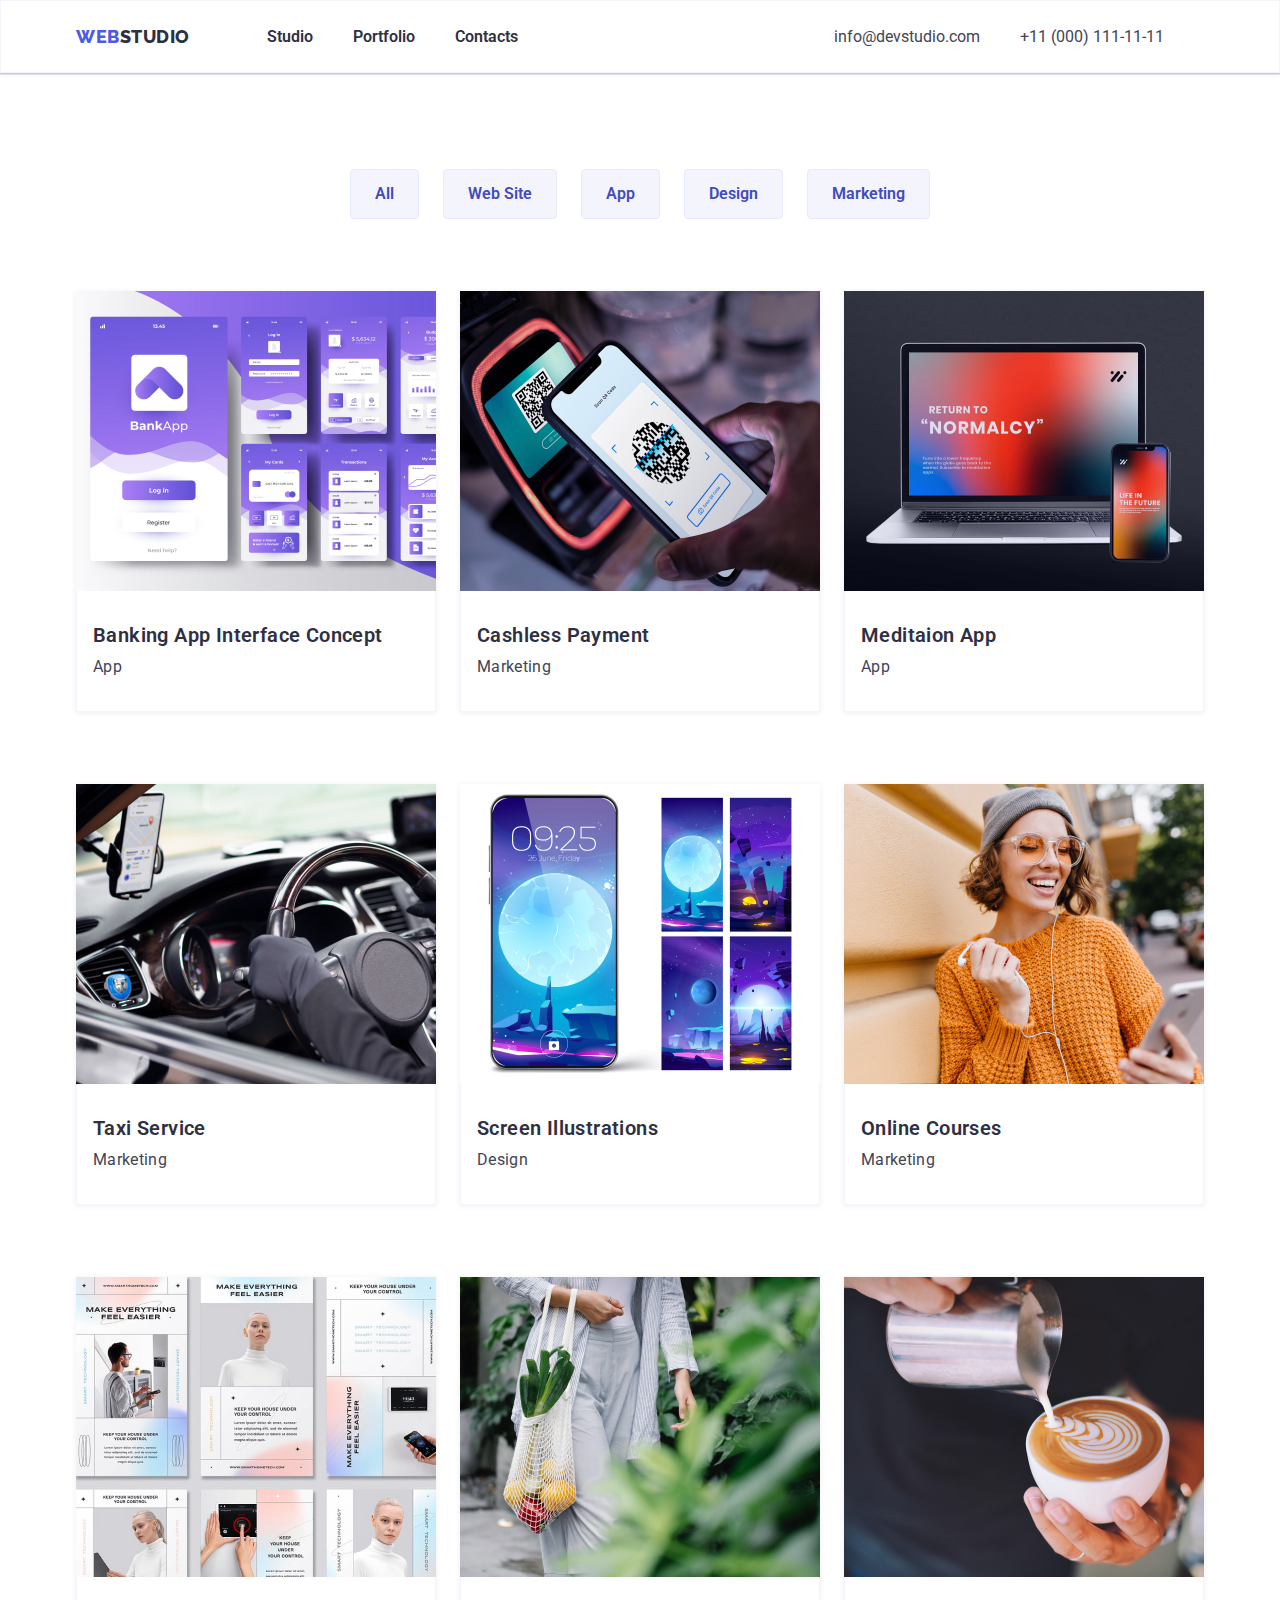
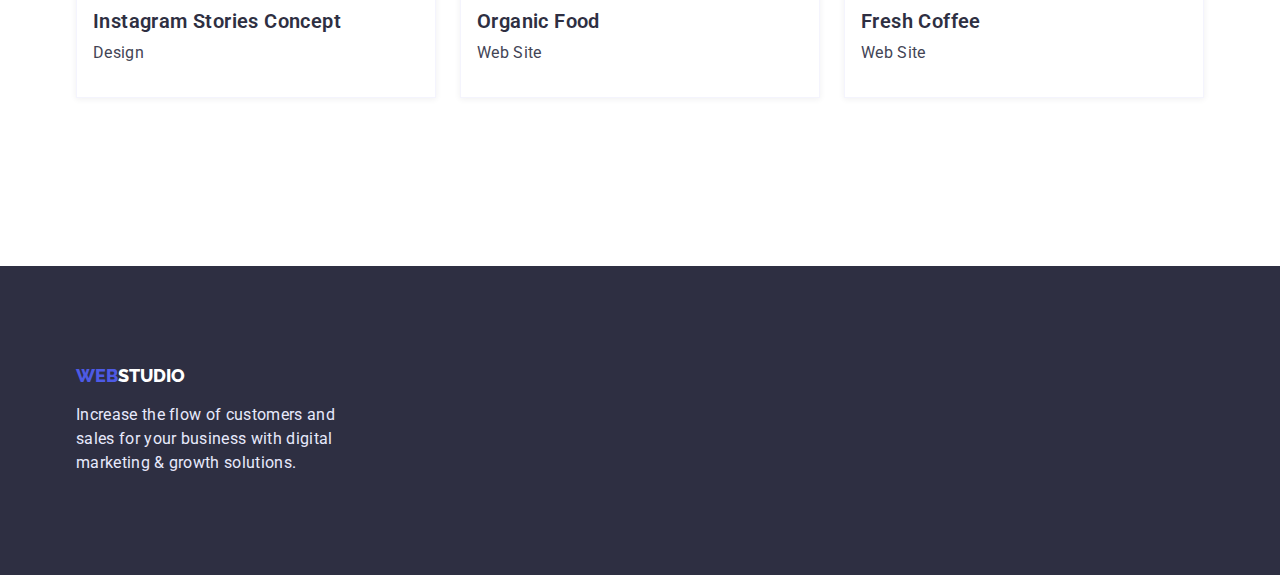
==== commit 063abb96: "доопрацювання дз" ====
--- a/portfolio.html
+++ b/portfolio.html
@@ -5,7 +5,7 @@
     <meta http-equiv="X-UA-Compatible" content="IE=edge" />
     <meta name="viewport" content="width=device-width, initial-scale=1.0" />
     <title>Portfolio</title>
-     <link
+    <link
       rel="stylesheet"
       href="https://cdnjs.cloudflare.com/ajax/libs/modern-normalize/1.1.0/modern-normalize.min.css"
     />
@@ -16,7 +16,6 @@
       rel="stylesheet"
     />
     <link rel="stylesheet" href="./css/styles.css" />
-    
   </head>
   <body>
     <header class="portfolio-header">
@@ -26,37 +25,43 @@
         >
         <nav class="page-nav">
           <ul class="header-list">
-            <li class="header-list-item"><a class="header-link" href="./index.html">Studio</a></li>
+            <li class="header-list-item">
+              <a class="header-link" href="./index.html">Studio</a>
+            </li>
             <li class="header-list-item">
               <a class="header-link" href="./portfolio.html">Portfolio</a>
             </li>
-            <li class="header-list-item"><a class="header-link" href="#">Contacts</a></li>
+            <li class="header-list-item">
+              <a class="header-link" href="#">Contacts</a>
+            </li>
           </ul>
         </nav>
         <ul class="header-contacts">
           <li class="header-list-item">
             <a class="header-contact" href="mailto:info@devstudio.com"
-              >info@devstudio.com</a>
+              >info@devstudio.com</a
+            >
           </li>
           <li class="header-list-item">
             <a class="header-contact" href="tel:+11(000)111-11-11"
-              >+11 (000) 111-11-11</a>
+              >+11 (000) 111-11-11</a
+            >
           </li>
         </ul>
       </div>
     </header>
     <main>
-      <section class="menu-upper">
+      <section class="portfolio-menu-section">
         <div class="menu-upper-container container">
           <ul class="btm-portfolio">
-            <li><button class="btm-all" type="button">All</button></li>
+            <li><button class="portfolio-btm" type="button">All</button></li>
             <li>
-              <button class="btm-web-site" type="button">Web Site</button>
+              <button class="portfolio-btm" type="button">Web Site</button>
             </li>
-            <li><button class="btm-app" type="button">App</button></li>
-            <li><button class="btm-design" type="button">Design</button></li>
+            <li><button class="portfolio-btm" type="button">App</button></li>
+            <li><button class="portfolio-btm" type="button">Design</button></li>
             <li>
-              <button class="btm-marketing" type="button">Marketing</button>
+              <button class="portfolio-btm" type="button">Marketing</button>
             </li>
           </ul>
           <ul class="menu-portfolio-list">
@@ -66,9 +71,11 @@
                 height="300"
                 src="images/banking_app.jpg"
                 alt="banking_app"
-              /><div class="portfolio-text">
-              <h3 class="menu-list">Banking App Interface Concept</h3>
-              <p class="menu-text-list">App</p></div>
+              />
+              <div class="portfolio-text">
+                <h3 class="menu-list">Banking App Interface Concept</h3>
+                <p class="menu-text-list">App</p>
+              </div>
             </li>
             <li class="portfolio-card">
               <img
@@ -76,9 +83,11 @@
                 height="300"
                 src="images/cashless.jpg"
                 alt="cashless"
-              /><div class="portfolio-text">
-              <h3 class="menu-list">Cashless Payment</h3>
-              <p class="menu-text-list">Marketing</p></div>
+              />
+              <div class="portfolio-text">
+                <h3 class="menu-list">Cashless Payment</h3>
+                <p class="menu-text-list">Marketing</p>
+              </div>
             </li>
             <li class="portfolio-card">
               <img
@@ -86,18 +95,18 @@
                 height="300"
                 src="images/meditation.jpg"
                 alt="meditation"
-              /><div class="portfolio-text">
-              <h3 class="menu-list">Meditaion App</h3>
-              <p class="menu-text-list">App</p>
+              />
+              <div class="portfolio-text">
+                <h3 class="menu-list">Meditaion App</h3>
+                <p class="menu-text-list">App</p>
               </div>
             </li>
-          </ul>
-          <ul class="menu-portfolio-list">
             <li class="portfolio-card">
               <img width="360" height="300" src="images/taxi.jpg" alt="taxi" />
               <div class="portfolio-text">
-              <h3 class="menu-list">Taxi Service</h3>
-              <p class="menu-text-list">Marketing</p></div>
+                <h3 class="menu-list">Taxi Service</h3>
+                <p class="menu-text-list">Marketing</p>
+              </div>
             </li>
             <li class="portfolio-card">
               <img
@@ -105,9 +114,11 @@
                 height="300"
                 src="images/screen.jpg"
                 alt="screen"
-              /><div class="portfolio-text">
-              <h3 class="menu-list">Screen Illustrations</h3>
-              <p class="menu-text-list">Design</p></div>
+              />
+              <div class="portfolio-text">
+                <h3 class="menu-list">Screen Illustrations</h3>
+                <p class="menu-text-list">Design</p>
+              </div>
             </li>
             <li class="portfolio-card">
               <img
@@ -115,21 +126,23 @@
                 height="300"
                 src="images/online.jpg"
                 alt="online"
-              /><div class="portfolio-text">
-              <h3 class="menu-list">Online Courses</h3>
-              <p class="menu-text-list">Marketing</p></div>
+              />
+              <div class="portfolio-text">
+                <h3 class="menu-list">Online Courses</h3>
+                <p class="menu-text-list">Marketing</p>
+              </div>
             </li>
-          </ul>
-          <ul class="menu-portfolio-list">
             <li class="portfolio-card">
               <img
                 width="360"
                 height="300"
                 src="images/instagram.jpg"
                 alt="instagram"
-              /><div class="portfolio-text">
-              <h3 class="menu-list">Instagram Stories Concept</h3>
-              <p class="menu-text-list">Design</p></div>
+              />
+              <div class="portfolio-text">
+                <h3 class="menu-list">Instagram Stories Concept</h3>
+                <p class="menu-text-list">Design</p>
+              </div>
             </li>
             <li class="portfolio-card">
               <img
@@ -137,10 +150,11 @@
                 height="300"
                 src="images/organic.jpg"
                 alt="organic"
-              /><div class="portfolio-text">
-              <h3 class="menu-list">Organic Food</h3>
-              <p class="menu-text-list">Web Site</p>
-            </div>
+              />
+              <div class="portfolio-text">
+                <h3 class="menu-list">Organic Food</h3>
+                <p class="menu-text-list">Web Site</p>
+              </div>
             </li>
             <li class="portfolio-card">
               <img
@@ -148,10 +162,11 @@
                 height="300"
                 src="images/coffe.jpg"
                 alt="coffee"
-              /><div class="portfolio-text">
-              <h3 class="menu-list">Fresh Coffee</h3>
-              <p class="menu-text-list">Web Site</p>
-            </div>
+              />
+              <div class="portfolio-text">
+                <h3 class="menu-list">Fresh Coffee</h3>
+                <p class="menu-text-list">Web Site</p>
+              </div>
             </li>
           </ul>
         </div>
--- a/css/styles.css
+++ b/css/styles.css
@@ -34,7 +34,7 @@
 }
 
 .body {
-  font-family: "Roboto", "Raleway" sans-serif;
+  font-family: "Roboto", sans-serif;
   line-height: 1.5;
   letter-spacing: 0.02em;
   color: var(--background-color);
@@ -119,11 +119,11 @@
   font-size: 16px;
   line-height: 1.2;
   color: var(--title-color);
-  font-family: "Roboto";
+  font-family: "Roboto", sans-serif;
   text-decoration: none;
 }
 
-.header-list-item{
+.header-list-item {
   margin-right: 40px;
 }
 
@@ -139,7 +139,7 @@
 }
 
 .header-contact {
-  font-family: "Roboto";
+  font-family: "Roboto", sans-serif;
   font-weight: 400;
   font-size: 16px;
   line-height: 1.2;
@@ -152,13 +152,15 @@
   color: var(--primary-band);
 }
 
-.hero {
+.hero-section {
   text-align: center;
   background-color: var(--title-color);
+  padding-top: 192px;
+  padding-bottom: 192px;
 }
 
 .hero-text-top {
-  font-family: "Roboto";
+  font-family: "Roboto", sans-serif;
   font-weight: 600;
   font-size: 56px;
   line-height: 1;
@@ -172,7 +174,7 @@
 /*Main*/
 
 .main-title-list {
-  font-family: "Roboto";
+  font-family: "Roboto", sans-serif;
   font-weight: 600;
   font-size: 20px;
   line-height: 1.2;
@@ -181,7 +183,7 @@
 }
 
 .main-list {
-  font-family: "Roboto";
+  font-family: "Roboto", sans-serif;
   font-weight: 400;
   font-size: 16px;
   line-height: 1.5;
@@ -199,8 +201,6 @@
 
 .main-section {
   padding-top: 120px;
-  padding-left: 156px;
-  padding-right: 156px;
 }
 
 /*Doing*/
@@ -215,7 +215,7 @@
 }
 
 .doing-title {
-  font-family: "Roboto";
+  font-family: "Roboto", sans-serif;
   font-weight: 600;
   font-size: 36px;
   line-height: 1.1;
@@ -233,7 +233,7 @@
 }
 
 .team-work {
-  font-family: "Roboto";
+  font-family: "Roboto", sans-serif;
   font-weight: 600;
   font-size: 36px;
   line-height: 1.1;
@@ -244,31 +244,28 @@
   margin-bottom: 72px;
 }
 
+.team-text {
+  padding-top: 32px;
+  padding-right: 16px;
+  padding-bottom: 32px;
+  padding-left: 16px;
+}
 .team-name {
-  font-family: "Roboto";
-  font-weight: 600;
-  font-size: 20px;
+  font-family: "Roboto", sans-serif;
+  font-weight: 600;
   line-height: 1.2;
   letter-spacing: 0.02em;
   color: var(--title-color);
   text-align: center;
-  margin-top: 32px;
-  margin-right: 16px;
-  margin-left: 16px;
 }
 
 .team-list {
-  font-family: "Roboto";
-  font-weight: 400;
-  font-size: 16px;
-  line-height: 24px;
+  font-family: "Roboto", sans-serif;
+  line-height: 1.5;
   letter-spacing: 0.02em;
   color: var(--text-color);
   text-align: center;
   margin-top: 8px;
-  margin-right: 16px;
-  margin-bottom: 32px;
-  margin-left: 16px;
 }
 
 .team-card {
@@ -287,7 +284,8 @@
   padding-top: 24px;
   padding-bottom: 24px;
   border: 0.5px solid #f4f4fd;
-  box-shadow: 0px 1px 6px rgba(46, 47, 66, 0.08);
+  box-shadow: 0px 2px 1px rgba(46, 47, 66, 0.08),
+    0px 1px 1px rgba(46, 47, 66, 0.16), 0px 1px 6px rgba(46, 47, 66, 0.08);
 }
 
 /*Portfolio-Button*/
@@ -295,14 +293,13 @@
   list-style: none;
   display: flex;
   gap: 24px;
-  margin-top: 96px;
-  margin-right: 0px;
+  padding-top: 96px;
   margin-bottom: 72px;
   justify-content: center;
 }
 
 .btm-all {
-  font-family: "Roboto";
+  font-family: "Roboto", sans-serif;
   font-weight: 600;
   font-size: 16px;
   line-height: 1.5;
@@ -310,8 +307,6 @@
   background-color: var(--background-team-color);
   border-radius: 4px;
   cursor: pointer;
-  width: 69px;
-  height: 48px;
   border: 1px solid #e7e9fc;
 }
 .btm-all:hover,
@@ -321,12 +316,10 @@
 }
 
 .btm-web-site {
-  font-family: "Roboto";
-  font-weight: 600;
-  font-size: 16px;
-  line-height: 1.5;
-  width: 116px;
-  height: 48px;
+  font-family: "Roboto", sans-serif;
+  font-weight: 600;
+  font-size: 16px;
+  line-height: 1.5;
   cursor: pointer;
   color: var(--button-hover-color);
   background-color: var(--background-team-color);
@@ -340,69 +333,31 @@
   background-color: var(--primary-band);
 }
 
-.btm-app {
-  font-family: "Roboto";
-  font-weight: 600;
-  font-size: 16px;
-  line-height: 1.5;
-  width: 78px;
-  height: 48px;
+.portfolio-btm {
+  font-family: "Roboto", sans-serif;
+  font-weight: 600;
+  font-size: 16px;
+  line-height: 1.5;
   cursor: pointer;
   color: var(--button-hover-color);
   background-color: var(--background-team-color);
   border-radius: 4px;
   border: 1px solid #e7e9fc;
-}
-
-.btm-app:hover,
-.btm-app:focus {
+  padding-top: 12px;
+  padding-right: 24px;
+  padding-bottom: 12px;
+  padding-left: 24px;
+}
+
+.portfolio-btm:hover,
+.portfolio-btm:focus {
   color: #ffffff;
   background-color: var(--primary-band);
 }
 
-.btm-design {
-  font-family: "Roboto";
-  font-weight: 600;
-  font-size: 16px;
-  line-height: 1.5;
-  cursor: pointer;
-  color: var(--button-hover-color);
-  background-color: var(--background-team-color);
-  width: 101px;
-  height: 48px;
-  border-radius: 4px;
-  border: 1px solid #e7e9fc;
-}
-
-.btm-design:hover,
-.btm-design:focus {
-  color: #ffffff;
-  background-color: var(--primary-band);
-}
-
-.btm-marketing {
-  font-family: "Roboto";
-  font-weight: 600;
-  font-size: 16px;
-  line-height: 1.5;
-  cursor: pointer;
-  color: var(--button-hover-color);
-  background-color: var(--background-team-color);
-  width: 126px;
-  height: 48px;
-  border-radius: 4px;
-  border: 1px solid #e7e9fc;
-}
-
-.btm-marketing:hover,
-.btm-marketing:focus {
-  color: #ffffff;
-  background-color: var(--primary-band);
-}
-
 /*Menu*/
 .menu-list {
-  font-family: "Roboto";
+  font-family: "Roboto", sans-serif;
   font-weight: 600;
   font-size: 20px;
   line-height: 1.2;
@@ -411,7 +366,7 @@
 }
 
 .menu-text-list {
-  font-family: "Roboto";
+  font-family: "Roboto", sans-serif;
   font-weight: 400;
   font-size: 16px;
   line-height: 24px;
@@ -421,28 +376,31 @@
 }
 
 .portfolio-card {
+  margin-bottom: 48px;
   width: 360px;
   box-shadow: 0px 1px 6px rgba(46, 47, 66, 0.08);
 }
 
-.portfolio-text{
+.portfolio-text {
   padding-top: 32px;
   padding-right: 16px;
   padding-bottom: 32px;
   padding-left: 16px;
   border: 0.5px solid #f4f4fd;
   border-top: none;
-
-
 }
 
 .menu-portfolio-list {
-  list-style: none;
-  display: flex;
   gap: 24px;
-  margin-bottom: 48px;
-}
-
+  list-style: none;
+  display: flex;
+  justify-content: center;
+  flex-wrap: wrap;
+}
+
+.portfolio-menu-section {
+  padding-bottom: 120px;
+}
 .section {
   padding-top: 120px;
   padding-bottom: 120px;
@@ -464,9 +422,7 @@
 }
 
 .footer-title {
-  font-family: "Roboto";
-  font-weight: 400;
-  font-size: 16px;
+  font-family: "Roboto", sans-serif;
   line-height: 1.5;
   letter-spacing: 0.02em;
   color: #e7e9fc;
